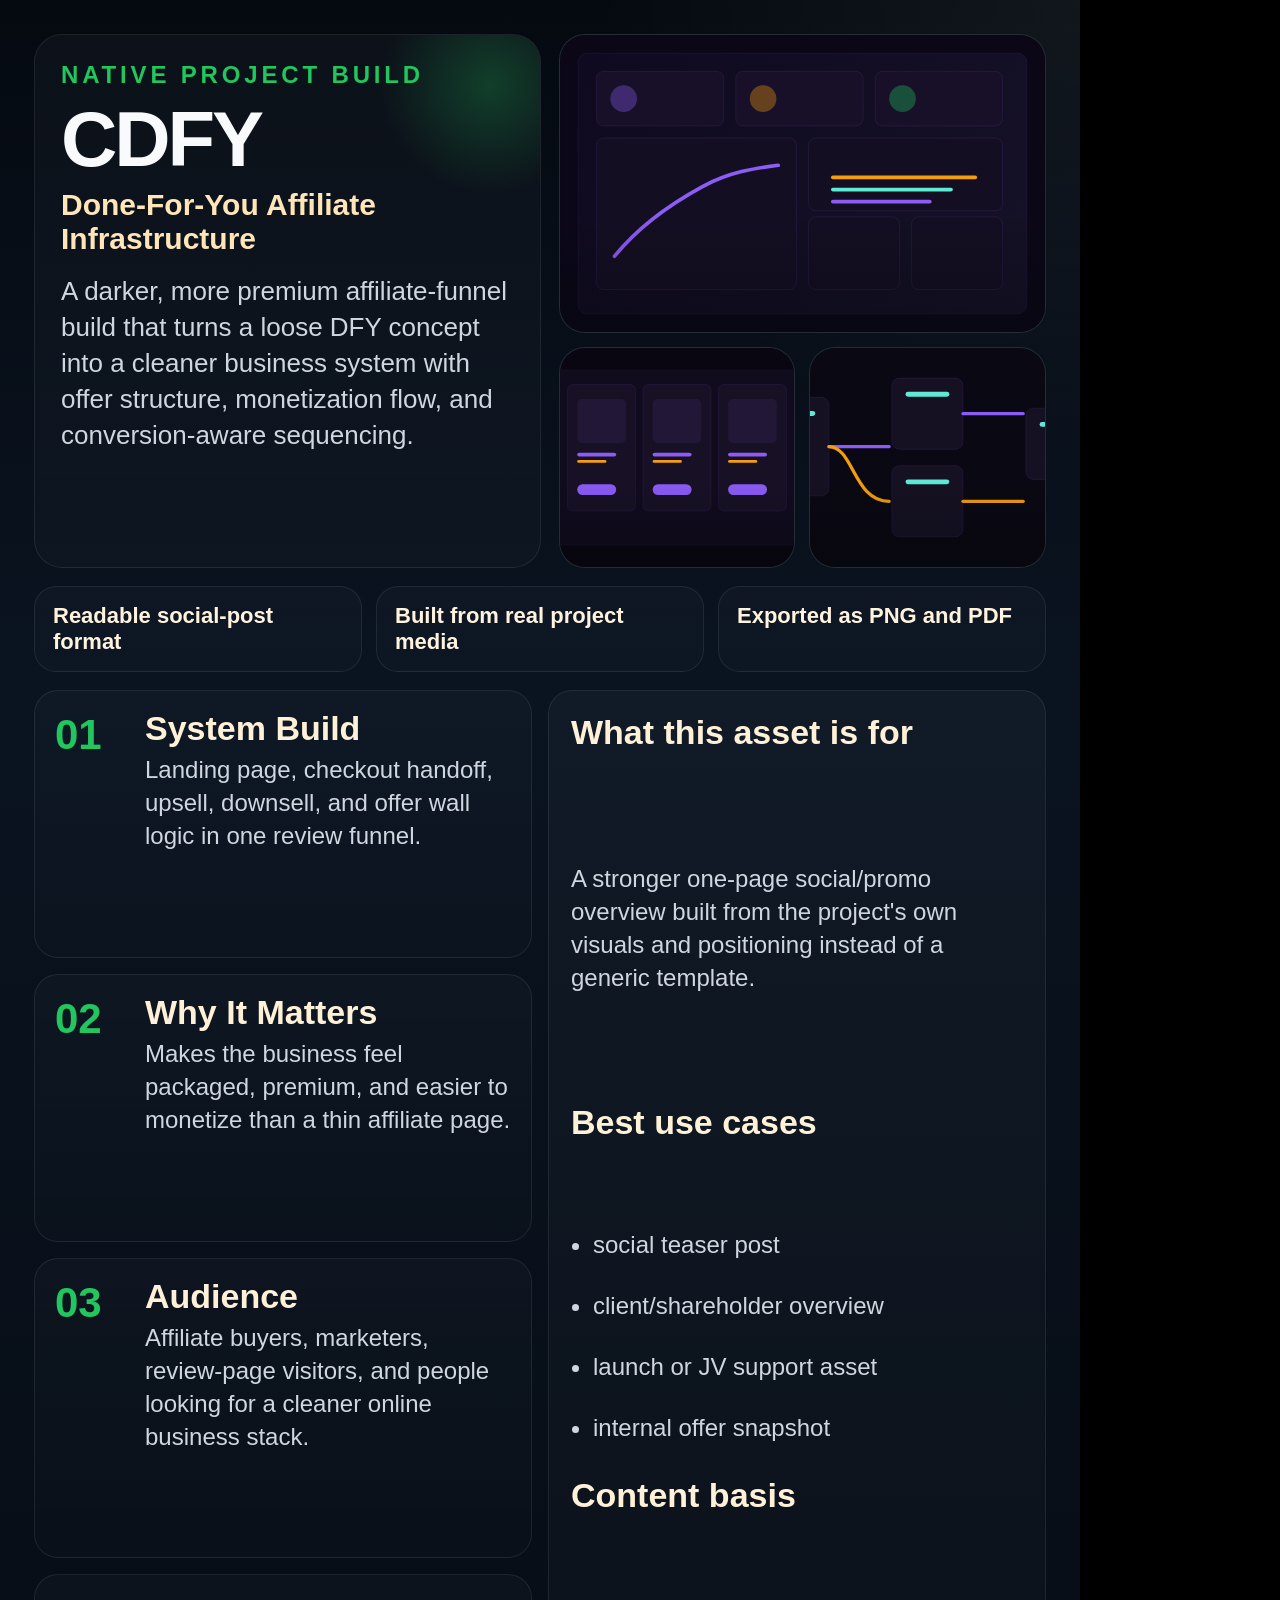
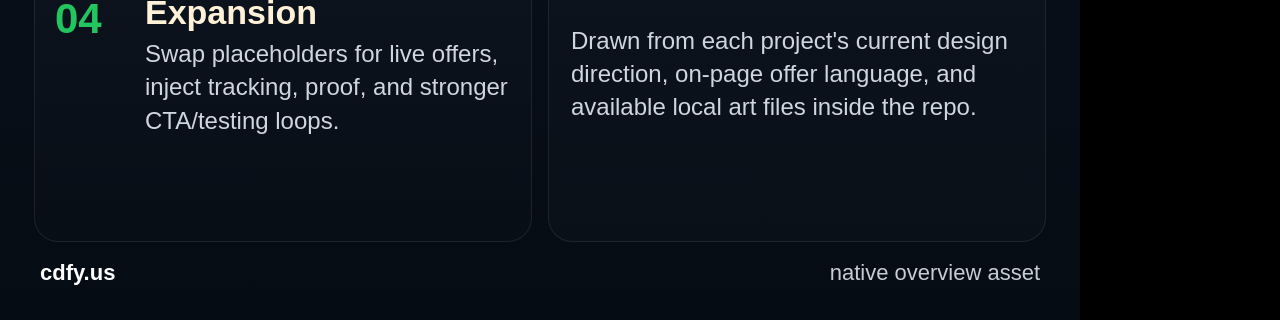
==== social-assets/native-overview.html @ 686215a9 "Add native-media social asset set" ====
<!DOCTYPE html><html><head><meta charset="utf-8"><style>
  :root{--bg:#071018;--panel:#0c1722;--line:rgba(255,255,255,.08);--text:#f8fafc;--muted:#d0d6df;--accent:#22c55e;--accent2:#14b8a6}
  *{box-sizing:border-box} html,body{margin:0;padding:0;background:#000;font-family:Inter,Arial,sans-serif} body{width:1080px;height:1920px;background:radial-gradient(circle at top right, rgba(255,255,255,.05), transparent 22%),linear-gradient(180deg,#050a11,#0a1320 35%,#060c14 100%);color:var(--text)}
  .page{padding:34px;display:grid;grid-template-rows:auto auto 1fr auto;gap:18px;height:100%}
  .hero{display:grid;grid-template-columns:1.02fr .98fr;gap:18px}
  .brand{background:linear-gradient(180deg,rgba(255,255,255,.03),rgba(255,255,255,.02));border:1px solid var(--line);border-radius:28px;padding:26px;position:relative;overflow:hidden;min-height:320px}
  .brand:before{content:'';position:absolute;right:-60px;top:-60px;width:220px;height:220px;background:radial-gradient(circle,var(--accent),transparent 70%);opacity:.25}
  .eyebrow{font-size:24px;letter-spacing:.16em;text-transform:uppercase;color:var(--accent);font-weight:800;margin-bottom:14px}
  h1{margin:0;font-size:78px;line-height:.94;letter-spacing:-.04em;max-width:8.5ch}
  .subtitle{margin-top:12px;font-size:30px;font-weight:800;color:#ffe5b7}
  .summary{margin-top:18px;font-size:26px;line-height:1.38;color:var(--muted)}
  .visuals{display:grid;grid-template-columns:1fr 1fr;grid-template-rows:1.15fr .85fr;gap:14px;min-height:320px}
  .shot{border-radius:26px;overflow:hidden;border:1px solid var(--line);background:#111a26;position:relative}.shot img{width:100%;height:100%;object-fit:cover;display:block}.shot-1{grid-column:1 / span 2}.shot:after{content:'';position:absolute;inset:auto 0 0 0;height:40%;background:linear-gradient(180deg,transparent,rgba(3,6,11,.32))}
  .highlight{display:grid;grid-template-columns:repeat(3,1fr);gap:14px}
  .chip{padding:16px 18px;border-radius:22px;border:1px solid var(--line);background:linear-gradient(180deg,rgba(255,255,255,.025),rgba(255,255,255,.015));font-size:22px;color:#fff3de;font-weight:700;min-height:86px}
  .body{display:grid;grid-template-columns:1fr 1fr;gap:16px}
  .info-card{display:grid;grid-template-columns:76px 1fr;gap:14px;align-items:start;padding:20px;border-radius:24px;border:1px solid var(--line);background:linear-gradient(180deg,rgba(255,255,255,.025),rgba(255,255,255,.012))}
  .count{font-size:42px;font-weight:900;color:var(--accent)}
  .info-card h3{margin:0 0 8px;font-size:34px;color:#fff1d8;line-height:1}
  .info-card p{margin:0;font-size:24px;line-height:1.38;color:var(--muted)}
  .aside{padding:22px;border-radius:24px;border:1px solid var(--line);background:linear-gradient(180deg,rgba(255,255,255,.03),rgba(255,255,255,.018));display:grid;gap:14px}
  .aside h3{margin:0;font-size:34px;color:#fff1d8}.aside p,.aside li{font-size:24px;line-height:1.38;color:var(--muted)}
  ul{margin:0;padding-left:22px;display:grid;gap:10px}
  .footer{display:flex;justify-content:space-between;align-items:center;font-size:22px;color:#c4ced6;padding:0 6px}.footer strong{color:#fff}
  </style></head><body><div class="page">
    <div class="hero"><div class="brand"><div class="eyebrow">Native Project Build</div><h1>CDFY</h1><div class="subtitle">Done-For-You Affiliate Infrastructure</div><div class="summary">A darker, more premium affiliate-funnel build that turns a loose DFY concept into a cleaner business system with offer structure, monetization flow, and conversion-aware sequencing.</div></div><div class="visuals"><div class="shot shot-1"><img src="../assets/hero-dashboard.svg" alt="CDFY visual 1"></div><div class="shot shot-2"><img src="../assets/offer-stack.svg" alt="CDFY visual 2"></div><div class="shot shot-3"><img src="../assets/funnel-map.svg" alt="CDFY visual 3"></div></div></div>
    <div class="highlight"><div class="chip">Readable social-post format</div><div class="chip">Built from real project media</div><div class="chip">Exported as PNG and PDF</div></div>
    <div class="body"><div style="display:grid;gap:16px"><div class="info-card"><div class="count">01</div><div><h3>System Build</h3><p>Landing page, checkout handoff, upsell, downsell, and offer wall logic in one review funnel.</p></div></div><div class="info-card"><div class="count">02</div><div><h3>Why It Matters</h3><p>Makes the business feel packaged, premium, and easier to monetize than a thin affiliate page.</p></div></div><div class="info-card"><div class="count">03</div><div><h3>Audience</h3><p>Affiliate buyers, marketers, review-page visitors, and people looking for a cleaner online business stack.</p></div></div><div class="info-card"><div class="count">04</div><div><h3>Expansion</h3><p>Swap placeholders for live offers, inject tracking, proof, and stronger CTA/testing loops.</p></div></div></div><div class="aside"><h3>What this asset is for</h3><p>A stronger one-page social/promo overview built from the project's own visuals and positioning instead of a generic template.</p><h3>Best use cases</h3><ul><li>social teaser post</li><li>client/shareholder overview</li><li>launch or JV support asset</li><li>internal offer snapshot</li></ul><h3>Content basis</h3><p>Drawn from each project's current design direction, on-page offer language, and available local art files inside the repo.</p></div></div>
    <div class="footer"><div><strong>cdfy.us</strong></div><div>native overview asset</div></div>
  </div></body></html>
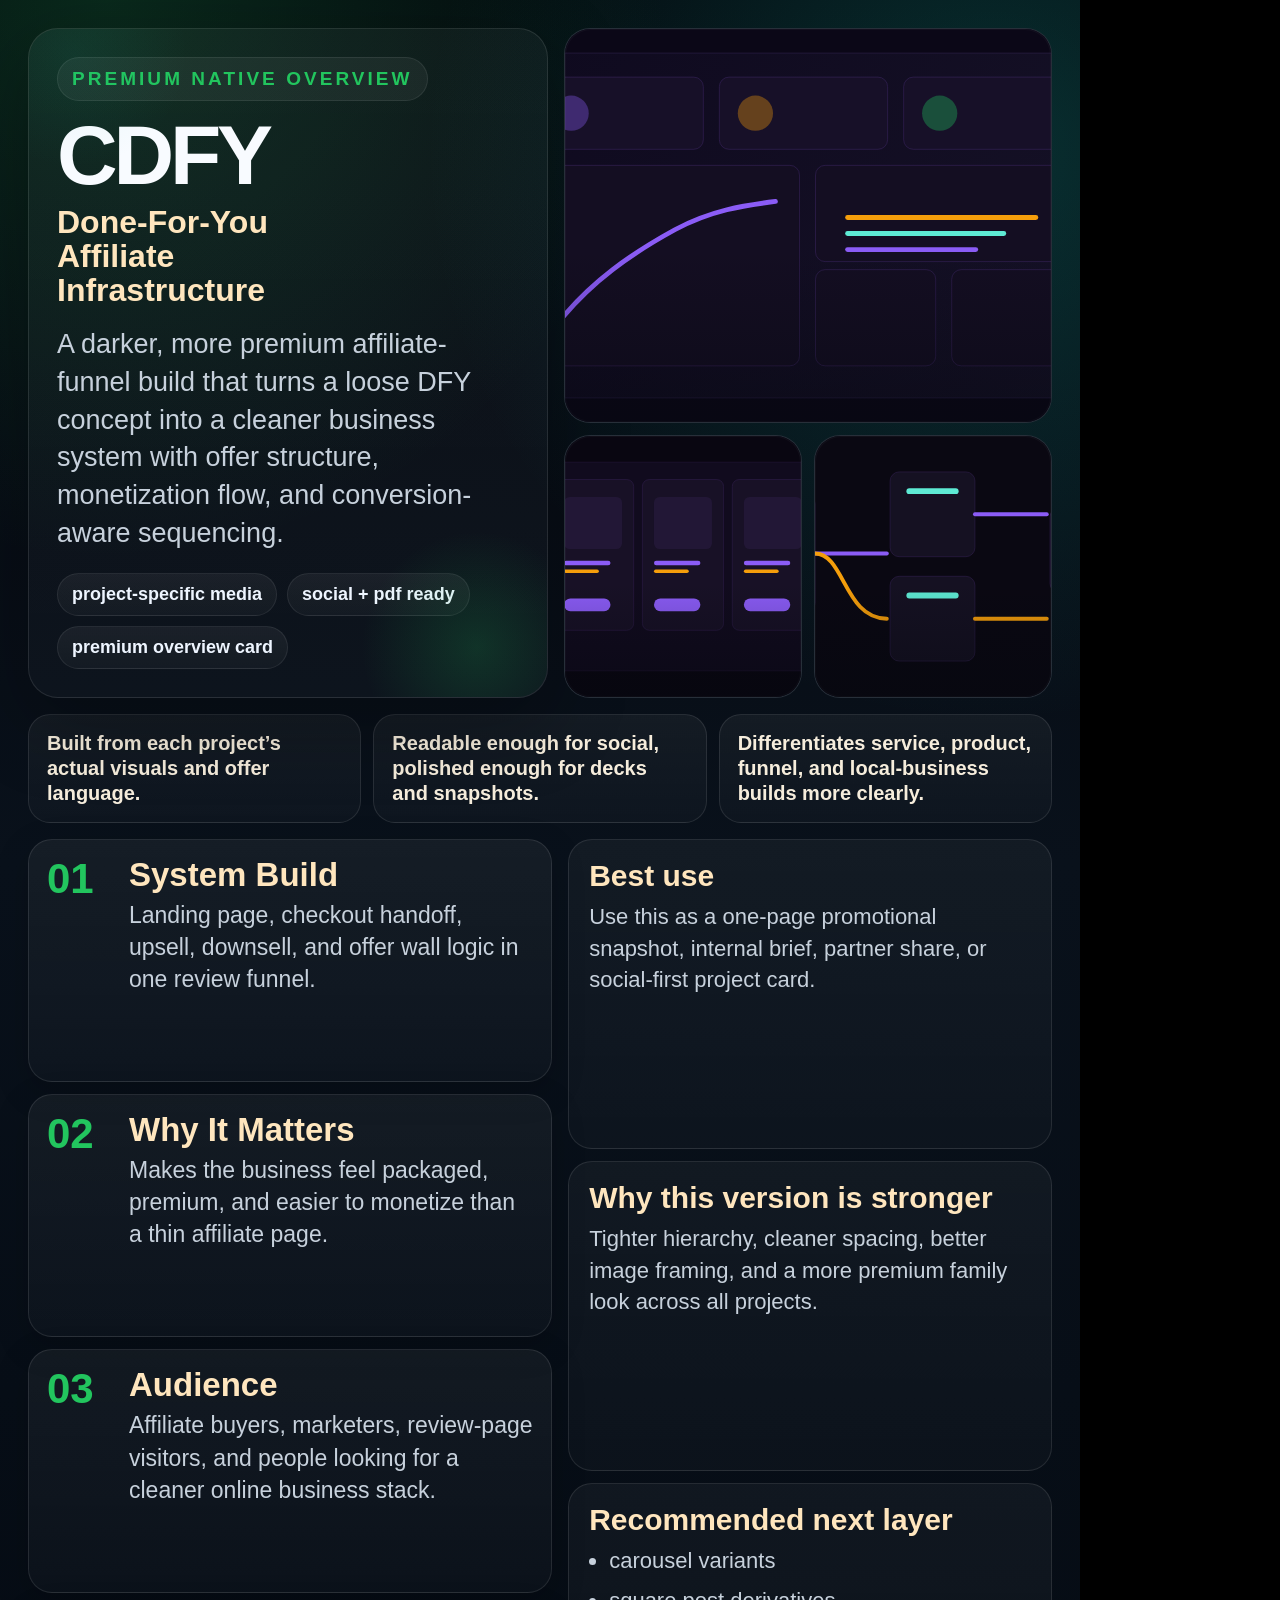
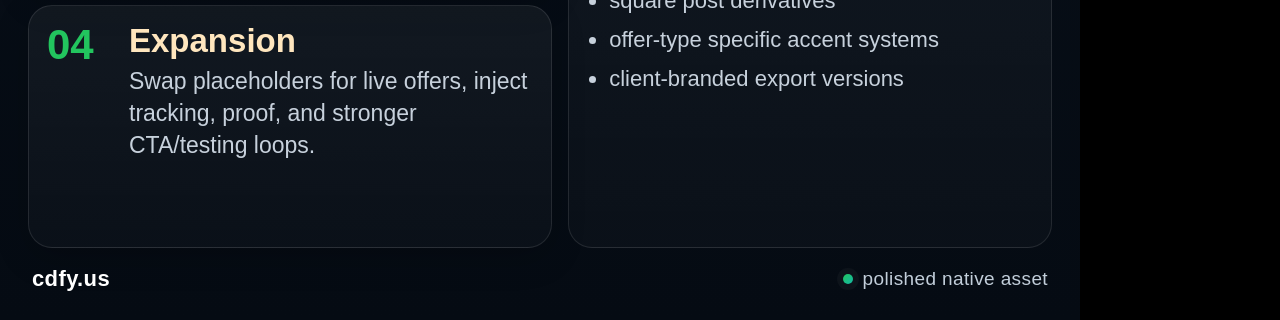
==== commit e37b72cc: "Polish native-media social asset set" ====
--- a/social-assets/native-overview.html
+++ b/social-assets/native-overview.html
@@ -1,30 +1,16 @@
 <!DOCTYPE html><html><head><meta charset="utf-8"><style>
-  :root{--bg:#071018;--panel:#0c1722;--line:rgba(255,255,255,.08);--text:#f8fafc;--muted:#d0d6df;--accent:#22c55e;--accent2:#14b8a6}
-  *{box-sizing:border-box} html,body{margin:0;padding:0;background:#000;font-family:Inter,Arial,sans-serif} body{width:1080px;height:1920px;background:radial-gradient(circle at top right, rgba(255,255,255,.05), transparent 22%),linear-gradient(180deg,#050a11,#0a1320 35%,#060c14 100%);color:var(--text)}
-  .page{padding:34px;display:grid;grid-template-rows:auto auto 1fr auto;gap:18px;height:100%}
-  .hero{display:grid;grid-template-columns:1.02fr .98fr;gap:18px}
-  .brand{background:linear-gradient(180deg,rgba(255,255,255,.03),rgba(255,255,255,.02));border:1px solid var(--line);border-radius:28px;padding:26px;position:relative;overflow:hidden;min-height:320px}
-  .brand:before{content:'';position:absolute;right:-60px;top:-60px;width:220px;height:220px;background:radial-gradient(circle,var(--accent),transparent 70%);opacity:.25}
-  .eyebrow{font-size:24px;letter-spacing:.16em;text-transform:uppercase;color:var(--accent);font-weight:800;margin-bottom:14px}
-  h1{margin:0;font-size:78px;line-height:.94;letter-spacing:-.04em;max-width:8.5ch}
-  .subtitle{margin-top:12px;font-size:30px;font-weight:800;color:#ffe5b7}
-  .summary{margin-top:18px;font-size:26px;line-height:1.38;color:var(--muted)}
-  .visuals{display:grid;grid-template-columns:1fr 1fr;grid-template-rows:1.15fr .85fr;gap:14px;min-height:320px}
-  .shot{border-radius:26px;overflow:hidden;border:1px solid var(--line);background:#111a26;position:relative}.shot img{width:100%;height:100%;object-fit:cover;display:block}.shot-1{grid-column:1 / span 2}.shot:after{content:'';position:absolute;inset:auto 0 0 0;height:40%;background:linear-gradient(180deg,transparent,rgba(3,6,11,.32))}
-  .highlight{display:grid;grid-template-columns:repeat(3,1fr);gap:14px}
-  .chip{padding:16px 18px;border-radius:22px;border:1px solid var(--line);background:linear-gradient(180deg,rgba(255,255,255,.025),rgba(255,255,255,.015));font-size:22px;color:#fff3de;font-weight:700;min-height:86px}
-  .body{display:grid;grid-template-columns:1fr 1fr;gap:16px}
-  .info-card{display:grid;grid-template-columns:76px 1fr;gap:14px;align-items:start;padding:20px;border-radius:24px;border:1px solid var(--line);background:linear-gradient(180deg,rgba(255,255,255,.025),rgba(255,255,255,.012))}
-  .count{font-size:42px;font-weight:900;color:var(--accent)}
-  .info-card h3{margin:0 0 8px;font-size:34px;color:#fff1d8;line-height:1}
-  .info-card p{margin:0;font-size:24px;line-height:1.38;color:var(--muted)}
-  .aside{padding:22px;border-radius:24px;border:1px solid var(--line);background:linear-gradient(180deg,rgba(255,255,255,.03),rgba(255,255,255,.018));display:grid;gap:14px}
-  .aside h3{margin:0;font-size:34px;color:#fff1d8}.aside p,.aside li{font-size:24px;line-height:1.38;color:var(--muted)}
-  ul{margin:0;padding-left:22px;display:grid;gap:10px}
-  .footer{display:flex;justify-content:space-between;align-items:center;font-size:22px;color:#c4ced6;padding:0 6px}.footer strong{color:#fff}
-  </style></head><body><div class="page">
-    <div class="hero"><div class="brand"><div class="eyebrow">Native Project Build</div><h1>CDFY</h1><div class="subtitle">Done-For-You Affiliate Infrastructure</div><div class="summary">A darker, more premium affiliate-funnel build that turns a loose DFY concept into a cleaner business system with offer structure, monetization flow, and conversion-aware sequencing.</div></div><div class="visuals"><div class="shot shot-1"><img src="../assets/hero-dashboard.svg" alt="CDFY visual 1"></div><div class="shot shot-2"><img src="../assets/offer-stack.svg" alt="CDFY visual 2"></div><div class="shot shot-3"><img src="../assets/funnel-map.svg" alt="CDFY visual 3"></div></div></div>
-    <div class="highlight"><div class="chip">Readable social-post format</div><div class="chip">Built from real project media</div><div class="chip">Exported as PNG and PDF</div></div>
-    <div class="body"><div style="display:grid;gap:16px"><div class="info-card"><div class="count">01</div><div><h3>System Build</h3><p>Landing page, checkout handoff, upsell, downsell, and offer wall logic in one review funnel.</p></div></div><div class="info-card"><div class="count">02</div><div><h3>Why It Matters</h3><p>Makes the business feel packaged, premium, and easier to monetize than a thin affiliate page.</p></div></div><div class="info-card"><div class="count">03</div><div><h3>Audience</h3><p>Affiliate buyers, marketers, review-page visitors, and people looking for a cleaner online business stack.</p></div></div><div class="info-card"><div class="count">04</div><div><h3>Expansion</h3><p>Swap placeholders for live offers, inject tracking, proof, and stronger CTA/testing loops.</p></div></div></div><div class="aside"><h3>What this asset is for</h3><p>A stronger one-page social/promo overview built from the project's own visuals and positioning instead of a generic template.</p><h3>Best use cases</h3><ul><li>social teaser post</li><li>client/shareholder overview</li><li>launch or JV support asset</li><li>internal offer snapshot</li></ul><h3>Content basis</h3><p>Drawn from each project's current design direction, on-page offer language, and available local art files inside the repo.</p></div></div>
-    <div class="footer"><div><strong>cdfy.us</strong></div><div>native overview asset</div></div>
-  </div></body></html>+ :root{--bg:#04070d;--bg2:#09111b;--panel:rgba(10,17,27,.86);--panel2:rgba(255,255,255,.045);--line:rgba(255,255,255,.10);--text:#f8fbff;--muted:#c7d1dc;--accent:#22c55e;--accent2:#14b8a6;--warm:#ffe6be}
+ *{box-sizing:border-box} html,body{margin:0;padding:0;background:#000;font-family:Inter,Arial,sans-serif} body{width:1080px;height:1920px;color:var(--text);background:radial-gradient(circle at 10% 0%, color-mix(in srgb,var(--accent) 18%, transparent), transparent 26%),radial-gradient(circle at 92% 8%, color-mix(in srgb,var(--accent2) 22%, transparent), transparent 28%),linear-gradient(180deg,var(--bg) 0%,var(--bg2) 45%,#050b13 100%)}
+ .page{height:100%;padding:28px;display:grid;grid-template-rows:auto auto 1fr auto;gap:16px}
+ .hero{display:grid;grid-template-columns:1fr .94fr;gap:16px}
+ .brand{position:relative;overflow:hidden;border-radius:30px;border:1px solid var(--line);padding:28px;background:linear-gradient(180deg,rgba(255,255,255,.04),rgba(255,255,255,.025));box-shadow:0 24px 80px rgba(0,0,0,.28)}
+ .brand:before{content:'';position:absolute;inset:auto -50px -70px auto;width:240px;height:240px;border-radius:50%;background:radial-gradient(circle,color-mix(in srgb,var(--accent) 55%, transparent),transparent 68%);opacity:.32}.brand:after{content:'';position:absolute;left:-70px;top:-90px;width:230px;height:230px;border-radius:50%;background:radial-gradient(circle,color-mix(in srgb,var(--accent2) 35%, transparent),transparent 70%);opacity:.22}
+ .eyebrow{display:inline-flex;align-items:center;gap:10px;padding:10px 14px;border-radius:999px;background:rgba(255,255,255,.05);border:1px solid rgba(255,255,255,.08);font-size:19px;font-weight:800;letter-spacing:.16em;text-transform:uppercase;color:var(--accent)}
+ h1{margin:16px 0 12px;font-size:84px;line-height:.92;letter-spacing:-.05em;max-width:8ch;text-wrap:balance}.subtitle{font-size:32px;line-height:1.06;font-weight:800;color:var(--warm);max-width:14ch}.summary{margin-top:18px;font-size:27px;line-height:1.4;color:var(--muted);max-width:29ch}
+ .hero-meta{display:flex;gap:10px;flex-wrap:wrap;margin-top:20px}.meta{padding:10px 14px;border-radius:999px;background:linear-gradient(180deg,rgba(255,255,255,.06),rgba(255,255,255,.03));border:1px solid rgba(255,255,255,.08);font-size:18px;font-weight:700;color:#eef5ff}
+ .visuals{display:grid;grid-template-columns:1fr 1fr;grid-template-rows:1.2fr .8fr;gap:12px}.shot{margin:0;border-radius:26px;overflow:hidden;border:1px solid var(--line);background:#0f1722;position:relative;min-height:145px}.shot img{width:100%;height:100%;object-fit:cover;display:block}.shot-1{grid-column:1/span 2}.shot:after{content:'';position:absolute;inset:auto 0 0 0;height:44%;background:linear-gradient(180deg,transparent,rgba(4,7,13,.42))}.shot:before{content:'';position:absolute;inset:0;border-radius:inherit;box-shadow:inset 0 0 0 1px rgba(255,255,255,.03);pointer-events:none}
+ .value-row{display:grid;grid-template-columns:repeat(3,1fr);gap:12px}.pill{padding:16px 18px;border-radius:22px;border:1px solid var(--line);background:linear-gradient(180deg,rgba(255,255,255,.05),rgba(255,255,255,.025));font-size:20px;line-height:1.25;color:#f6eddc;font-weight:700;min-height:82px;display:flex;align-items:center}
+ .body{display:grid;grid-template-columns:1.04fr .96fr;gap:16px}.left{display:grid;gap:12px}.info-card{display:grid;grid-template-columns:68px 1fr;gap:14px;padding:18px;border-radius:24px;border:1px solid var(--line);background:linear-gradient(180deg,rgba(255,255,255,.05),rgba(255,255,255,.022));box-shadow:0 10px 34px rgba(0,0,0,.18)}.count{font-size:42px;line-height:1;font-weight:900;color:var(--accent)}.info-card h3{margin:0 0 8px;font-size:33px;line-height:1;color:var(--warm)}.info-card p{margin:0;font-size:23px;line-height:1.4;color:var(--muted)}
+ .aside{display:grid;gap:12px}.aside-card{padding:20px;border-radius:24px;border:1px solid var(--line);background:linear-gradient(180deg,rgba(255,255,255,.045),rgba(255,255,255,.022))}.aside-card h3{margin:0 0 10px;font-size:30px;color:var(--warm);line-height:1.05}.aside-card p,.aside-card li{margin:0;font-size:22px;line-height:1.42;color:var(--muted)} ul{margin:0;padding-left:20px;display:grid;gap:8px}
+ .footer{display:flex;justify-content:space-between;align-items:center;padding:2px 4px 0;color:#c2ceda;font-size:19px;letter-spacing:.02em}.footer strong{font-size:22px;color:#fff}.footer .right{display:flex;align-items:center;gap:10px}.dot{width:10px;height:10px;border-radius:50%;background:linear-gradient(135deg,var(--accent),var(--accent2));box-shadow:0 0 0 6px rgba(255,255,255,.03)}
+ </style></head><body><div class="page"><section class="hero"><div class="brand"><div class="eyebrow">Premium Native Overview</div><h1>CDFY</h1><div class="subtitle">Done-For-You Affiliate Infrastructure</div><div class="summary">A darker, more premium affiliate-funnel build that turns a loose DFY concept into a cleaner business system with offer structure, monetization flow, and conversion-aware sequencing.</div><div class="hero-meta"><div class="meta">project-specific media</div><div class="meta">social + pdf ready</div><div class="meta">premium overview card</div></div></div><div class="visuals"><figure class="shot shot-1"><img src="../assets/hero-dashboard.svg" alt="CDFY visual 1"></figure><figure class="shot shot-2"><img src="../assets/offer-stack.svg" alt="CDFY visual 2"></figure><figure class="shot shot-3"><img src="../assets/funnel-map.svg" alt="CDFY visual 3"></figure></div></section><section class="value-row"><div class="pill">Built from each project’s actual visuals and offer language.</div><div class="pill">Readable enough for social, polished enough for decks and snapshots.</div><div class="pill">Differentiates service, product, funnel, and local-business builds more clearly.</div></section><section class="body"><div class="left"><article class="info-card"><div class="count">01</div><div><h3>System Build</h3><p>Landing page, checkout handoff, upsell, downsell, and offer wall logic in one review funnel.</p></div></article><article class="info-card"><div class="count">02</div><div><h3>Why It Matters</h3><p>Makes the business feel packaged, premium, and easier to monetize than a thin affiliate page.</p></div></article><article class="info-card"><div class="count">03</div><div><h3>Audience</h3><p>Affiliate buyers, marketers, review-page visitors, and people looking for a cleaner online business stack.</p></div></article><article class="info-card"><div class="count">04</div><div><h3>Expansion</h3><p>Swap placeholders for live offers, inject tracking, proof, and stronger CTA/testing loops.</p></div></article></div><div class="aside"><div class="aside-card"><h3>Best use</h3><p>Use this as a one-page promotional snapshot, internal brief, partner share, or social-first project card.</p></div><div class="aside-card"><h3>Why this version is stronger</h3><p>Tighter hierarchy, cleaner spacing, better image framing, and a more premium family look across all projects.</p></div><div class="aside-card"><h3>Recommended next layer</h3><ul><li>carousel variants</li><li>square post derivatives</li><li>offer-type specific accent systems</li><li>client-branded export versions</li></ul></div></div></section><footer class="footer"><div><strong>cdfy.us</strong></div><div class="right"><span class="dot"></span><span>polished native asset</span></div></footer></div></body></html>
